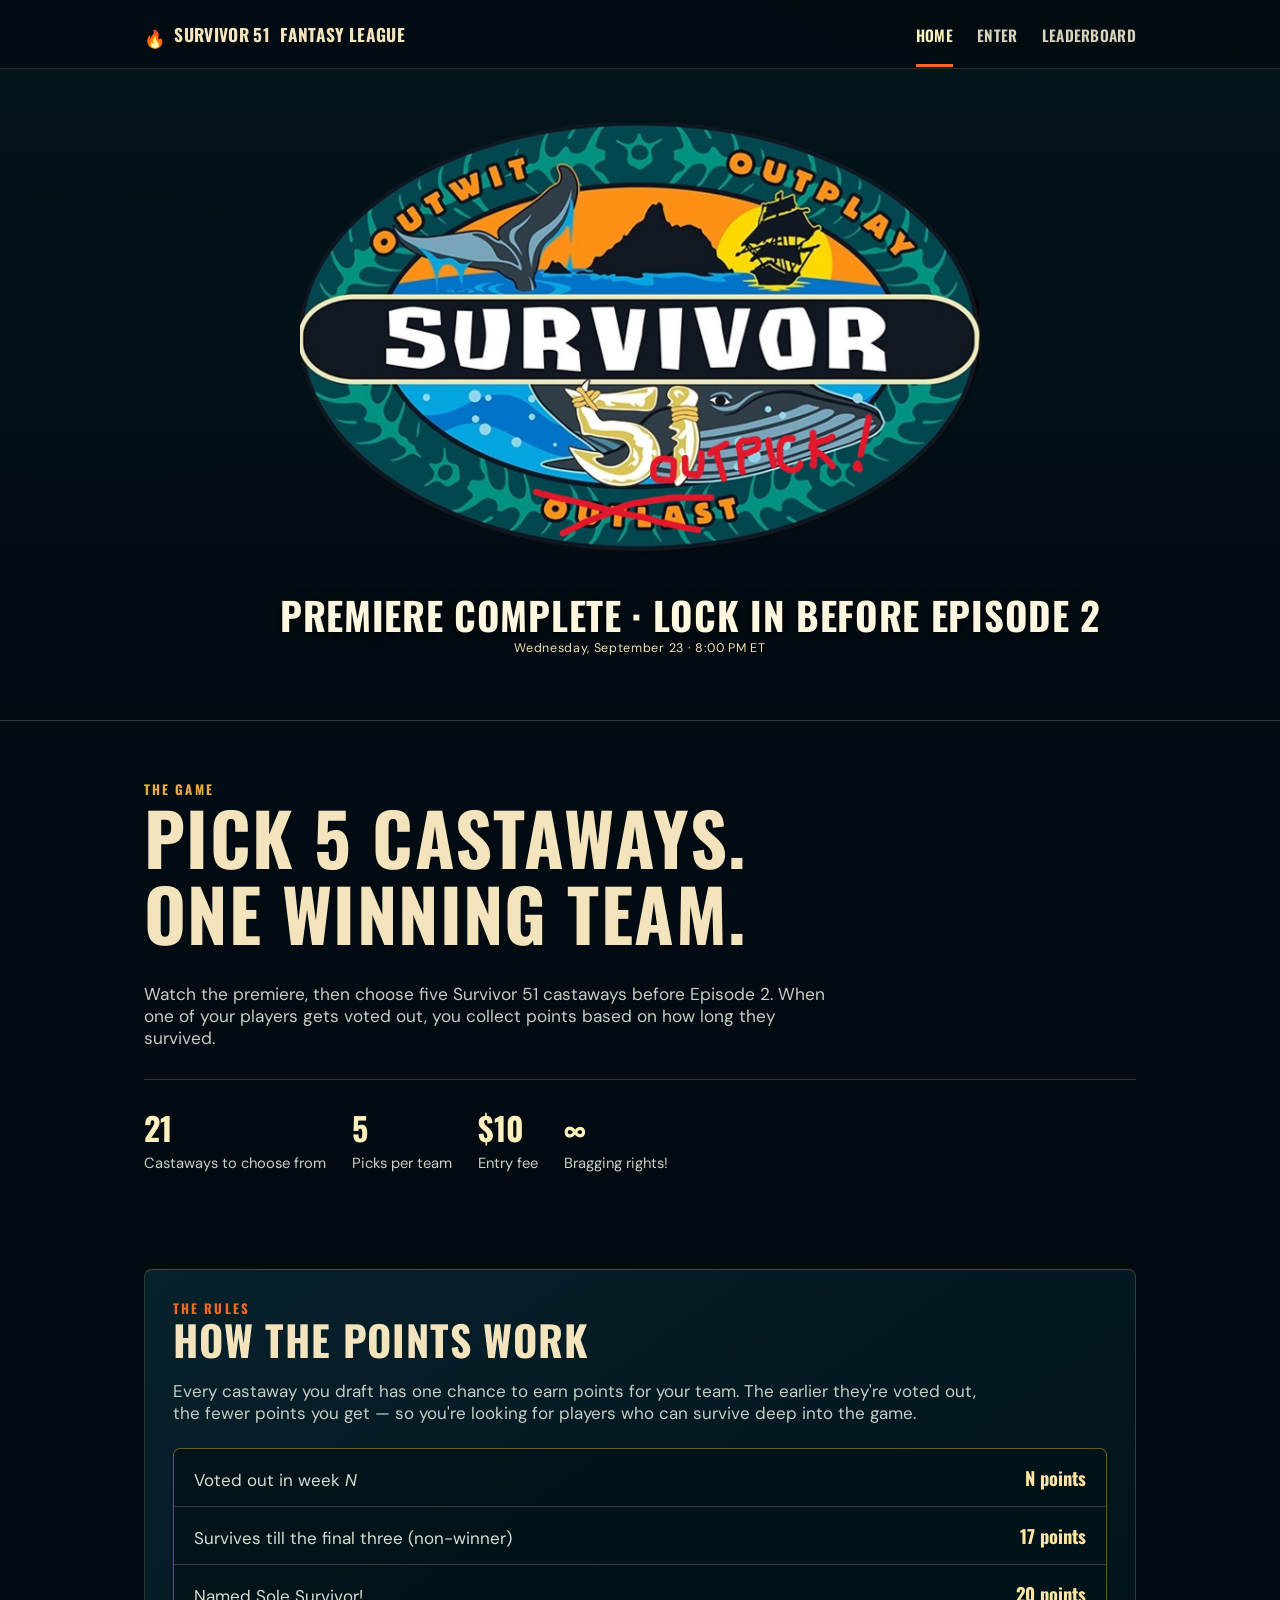
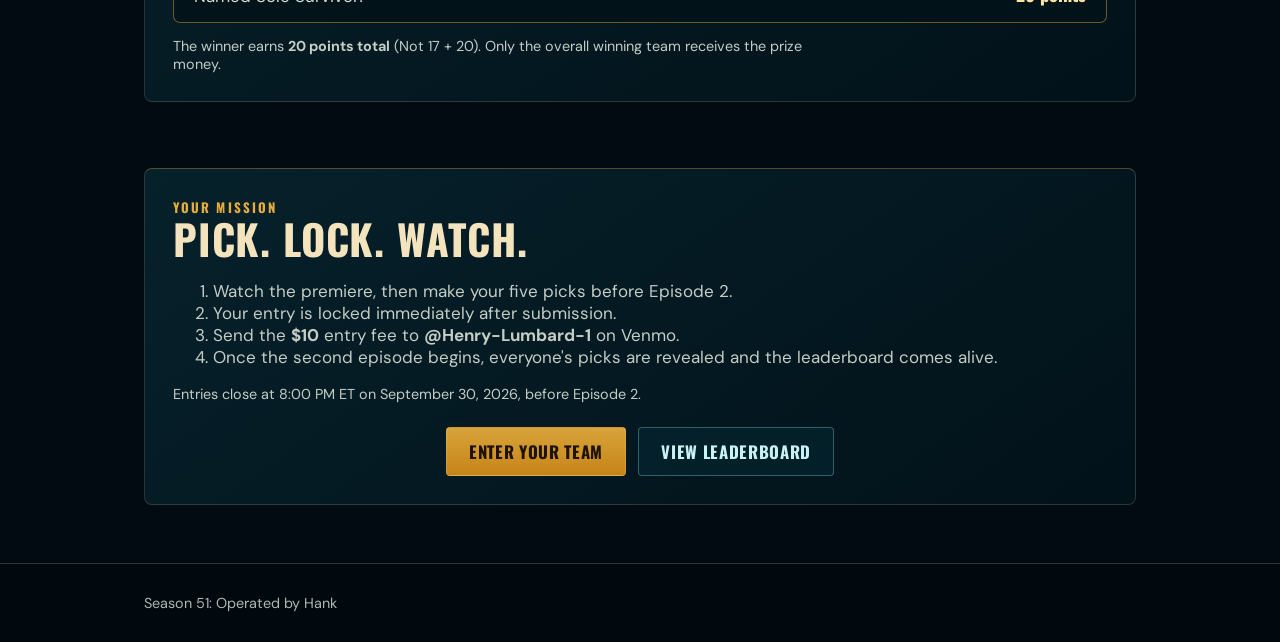
==== index.html @ 4b165ee3 "Restore native animated fire emoji" ====
<!doctype html>
<html lang="en">
<head>
<meta charset="utf-8" />
<meta name="viewport" content="width=device-width, initial-scale=1" />
<title>Survivor 51 Fantasy League</title>
<meta property="og:title" content="Survivor 51 Fantasy League" />
<meta property="og:description" content="Pick 5 castaways, lock in your team, and compete for bragging rights. Entry: $10" />
<meta property="og:image" content="https://outwitoutplayoutpick.com/images/logo.png" />
<meta property="og:url" content="https://outwitoutplayoutpick.com" />
<meta property="og:type" content="website" />
<meta name="twitter:card" content="summary_large_image" />
<link rel="icon" href="images/apple-touch-icon.svg" type="image/svg+xml" />
<link rel="apple-touch-icon" href="images/apple-touch-icon.svg" type="image/svg+xml" sizes="180x180" />
<link rel="stylesheet" href="css/style.css" />
<style>
  .simple-home-hero {
    padding: 54px 0 34px;
    background: linear-gradient(180deg, rgba(3,20,27,.98), rgba(2,11,17,.98));
    border-bottom: 1px solid var(--line);
    text-align: center;
  }
  .simple-home-hero .container {
    display: flex;
    flex-direction: column;
    align-items: center;
  }
  .simple-home-logo {
    display: block;
    width: min(680px, 88vw);
    height: auto;
    margin: 0 auto 22px;
  }
  .simple-home-hero .premiere-countdown {
    width: min(760px, 94vw);
    margin-top: 4px;
  }
  .home-entry-section {
    padding-top: 28px;
  }
  .home-entry-actions {
    display: flex;
    justify-content: center;
    gap: 12px;
    flex-wrap: wrap;
    margin-top: 24px;
  }
</style>
</head>
<body>
<nav class="topnav">
  <div class="container">
    <a class="brand" href="index.html" aria-label="Survivor 51 Fantasy League home">
      <span class="brand-flame" aria-hidden="true">🔥</span>
      <span class="season-label">Survivor 51</span> Fantasy League
    </a>
    <div class="navlinks">
      <a href="index.html" class="active">Home</a>
      <a href="entry.html">Enter</a>
      <a href="leaderboard.html">Leaderboard</a>
    </div>
  </div>
</nav>

<main>
  <section class="simple-home-hero" aria-label="Survivor 51 Fantasy League">
    <div class="container">
      <img class="simple-home-logo" src="images/logo.png" alt="Survivor 51 official logo" />
      <div class="poster-caption premiere-countdown" aria-live="polite">
        <div class="countdown-time" id="premiere-countdown">Loading countdown…</div>
        <div class="countdown-date"><span id="premiere-display">Wednesday, September 23 · 8:00 PM ET</span></div>
      </div>
    </div>
  </section>

  <section>
    <div class="container">
      <div class="eyebrow" style="color:var(--gold);">THE GAME</div>
      <h1>Pick <span class="picks-per-team">5</span> castaways.<br />One winning team.</h1>
      <p class="muted" style="font-size:1.08rem; max-width:700px;">Watch the premiere, then choose five <span class="season-label">Survivor 51</span> castaways before Episode 2. When one of your players gets voted out, you collect points based on how long they survived.</p>
      <div class="hero-stats">
        <div class="stat"><span class="num">21</span><span class="label">Castaways to choose from</span></div>
        <div class="stat"><span class="num picks-per-team">5</span><span class="label">Picks per team</span></div>
        <div class="stat"><span class="num entry-fee">$10</span><span class="label">Entry fee</span></div>
        <div class="stat"><span class="num">∞</span><span class="label">Bragging rights!</span></div>
      </div>
    </div>
  </section>

  <section class="tight">
    <div class="container">
      <div class="panel">
        <div class="eyebrow" style="color:var(--ember);">THE RULES</div>
        <h2>How the points work</h2>
        <p class="muted">Every castaway you draft has one chance to earn points for your team. The earlier they're voted out, the fewer points you get — so you're looking for players who can survive deep into the game.</p>
        <div class="scoreboard" style="margin-top:24px;">
          <div class="row"><span class="rule">Voted out in week <em>N</em></span><span class="val">N points</span></div>
          <div class="row"><span class="rule">Survives till the final three (non-winner)</span><span class="val">17 points</span></div>
          <div class="row"><span class="rule">Named Sole Survivor!</span><span class="val">20 points</span></div>
        </div>
        <p class="small muted" style="margin:14px 0 0;">The winner earns <strong>20 points total</strong> (Not 17 + 20). Only the overall winning team receives the prize money.</p>
      </div>
    </div>
  </section>

  <section class="home-entry-section">
    <div class="container">
      <div class="panel">
        <div class="eyebrow" style="color:var(--gold);">YOUR MISSION</div>
        <h2>Pick. Lock. Watch.</h2>
        <ol class="muted">
          <li>Watch the premiere, then make your five picks before Episode 2.</li>
          <li>Your entry is locked immediately after submission.</li>
          <li>Send the <strong class="entry-fee">$10</strong> entry fee to <strong>@Henry-Lumbard-1</strong> on Venmo.</li>
          <li>Once the second episode begins, everyone's picks are revealed and the leaderboard comes alive.</li>
        </ol>
        <p class="small muted" style="margin-bottom:0;">Entries close at <span id="entry-deadline">8:00 PM ET on September 30, 2026</span>, before Episode 2.</p>
        <div class="home-entry-actions">
          <a class="btn" href="entry.html">Enter Your Team</a>
          <a class="btn secondary" href="leaderboard.html">View Leaderboard</a>
        </div>
      </div>
    </div>
  </section>
</main>

<footer><div class="container"><span class="season-label">Survivor 51</span> Fantasy League</div></footer>
<script src="js/config.js"></script>
<script src="js/api.js"></script>
<script src="js/season.js"></script>
<script src="js/countdown.js"></script>
<script>
(async function initHome() {
  const settings = await loadLeagueSettings();
  document.querySelectorAll(".season-label").forEach((el) => el.textContent = settings.seasonLabel);
  document.querySelectorAll(".entry-fee").forEach((el) => el.textContent = settings.entryFee);
  document.querySelectorAll(".picks-per-team").forEach((el) => el.textContent = settings.picksPerTeam);
  const deadline = settings.entryDeadlineDisplay || settings.entryDeadline;
  const premiere = settings.premiereDisplay || settings.premiereDate;
  const deadlineEl = document.getElementById("entry-deadline");
  const premiereEl = document.getElementById("premiere-display");
  if (deadlineEl) deadlineEl.textContent = deadline;
  if (premiereEl) premiereEl.textContent = premiere;
})();
</script>
</body>
</html>
---- css/style.css ----
@import url("https://fonts.googleapis.com/css2?family=Oswald:wght@400;500;600;700&family=Special+Elite&family=DM+Sans:wght@400;500;600;700&display=swap");

:root {
  --night: #03141b;
  --deep: #062733;
  --teal: #0b5968;
  --teal-2: #117b87;
  --water: #18a2ad;
  --sand: #f4e4bd;
  --sand-2: #d7bd82;
  --gold: #e5ad3d;
  --ember: #ef6a25;
  --paint-red: #b6291e;
  --line: rgba(244, 228, 189, .20);
  --panel: rgba(3, 20, 27, .86);
  --panel-strong: rgba(4, 24, 31, .94);
  --max-w: 1040px;
  --wide: 1320px;
}

* { box-sizing: border-box; }
html { scroll-behavior: smooth; background: #000; }
body { margin: 0; min-height: 100vh; color: var(--sand); background: radial-gradient(900px 520px at 85% -10%, rgba(24,162,173,.16), transparent 70%), radial-gradient(800px 500px at 8% 15%, rgba(22,162,173,.10), transparent 60%), #020b11; font-family: "DM Sans", sans-serif; font-size: 17px; }
body::before { content: ""; position: fixed; inset: 0; pointer-events: none; z-index: -1; background-image: linear-gradient(rgba(0,0,0,.08), rgba(0,0,0,.08)); opacity: .55; }
h1,h2,h3,.display,.brand,.eyebrow,.navlinks a,.btn,th,.fee,.status { font-family: "Oswald", Impact, sans-serif; letter-spacing: .02em; }
h1,h2,h3 { color: var(--sand); margin: 0 0 .45em; line-height: 1.05; }
h1 { font-size: clamp(2.4rem, 6vw, 4.5rem); text-transform: uppercase; }
h2 { font-size: clamp(1.8rem, 4vw, 2.6rem); text-transform: uppercase; }
h3 { font-size: 1.3rem; }
p { max-width: 68ch; margin: 0 0 1em; }
.eyebrow { font-size: .82rem; font-weight: 700; text-transform: uppercase; letter-spacing: .16em; }
a { color: #7fe0e7; }
a:hover { color: #b4f2f4; }
.container { max-width: var(--max-w); margin: 0 auto; padding: 0 24px; }
.container-wide { max-width: var(--wide); }
.topnav { position: sticky; top: 0; z-index: 50; background: rgba(2,12,17,.94); border-bottom: 1px solid rgba(244,228,189,.16); -webkit-backdrop-filter: blur(12px); backdrop-filter: blur(12px); }
.topnav .container { min-height: 68px; display: flex; align-items: center; justify-content: space-between; gap: 18px; }
.brand { display: flex; align-items: center; gap: 10px; color: var(--sand); text-decoration: none; font-size: 1.08rem; font-weight: 700; text-transform: uppercase; white-space: nowrap; }
.brand svg { width: 22px; height: 22px; }
.navlinks { display: flex; gap: 24px; }
.navlinks a { color: #d9d3bd; text-decoration: none; font-size: .96rem; font-weight: 600; text-transform: uppercase; padding: 22px 0 18px; border-bottom: 3px solid transparent; }
.navlinks a:hover,.navlinks a.active { color: #fff1c6; border-bottom-color: var(--ember); }
.logo-hero { display: none; }
.poster-hero { position: relative; width: 100%; overflow: hidden; background: #020c11; border-bottom: 1px solid rgba(244,228,189,.18); }
.poster-frame { position: relative; width: min(100%, 128.67vh); margin: 0 auto; }
.poster-art { display: block; width: 100%; height: auto; max-width: 100%; margin: 0 auto; object-fit: contain; object-position: center; }
.poster-frame::after { content: ""; position: absolute; inset: 0; pointer-events: none; background: none; }
.hero-cta-hotspot { position: absolute; z-index: 3; left: 29%; top: 77%; width: 42%; height: 20%; display: block; border-radius: 18px; color: transparent; text-indent: -9999px; }
.hero-cta-hotspot:focus-visible { outline: 3px solid #fff1c6; outline-offset: 4px; }
.poster-caption { position: relative; z-index: 4; left: auto; bottom: auto; transform: none; width: fit-content; max-width: calc(100% - 28px); margin: 12px auto 14px; color: rgba(244,228,189,.88); text-align: center; }
.hero { position: relative; padding: 62px 0 52px; overflow: hidden; border-bottom: 1px solid var(--line); background: linear-gradient(90deg, rgba(3,20,27,.98), rgba(3,20,27,.72) 52%, rgba(3,20,27,.96)); }
.hero::after { content:""; position:absolute; inset:0; background: radial-gradient(500px 260px at 76% 40%, rgba(229,173,61,.14), transparent 72%); pointer-events:none; }
.hero .container { position: relative; z-index: 1; }
.hero .eyebrow { color: var(--gold); margin-bottom: 12px; }
.hero .muted { color: #d2d6ca; }
.hero-stats { display:flex; flex-wrap:wrap; gap:26px; margin-top:30px; padding-top:24px; border-top:1px solid var(--line); }
.stat .num { display:block; color:#fff0be; font-family:"Oswald",sans-serif; font-size:2rem; font-weight:700; }
.stat .label { color:#cbd0c6; font-size:.92rem; }
.btn { display:inline-flex; align-items:center; justify-content:center; gap:8px; min-height:46px; padding:11px 22px; border:1px solid rgba(244,228,189,.18); border-radius:4px; background: linear-gradient(180deg, rgba(229,173,61,.94), rgba(207,136,24,.96)); color:#1c1306; font-family:"Oswald",sans-serif; font-size:1.05rem; font-weight:700; text-decoration:none; text-transform:uppercase; letter-spacing:.04em; transition:transform .12s ease, filter .12s ease, border-color .12s ease; }
.btn:hover { color:#fff; transform:translateY(-1px); filter:brightness(1.08); }
.btn.secondary { background:rgba(5,36,46,.72); border-color:rgba(127,224,231,.34); color:#c9f2f3; }
.btn.secondary:hover { border-color:var(--water); }
.btn:disabled { opacity:.5; cursor:not-allowed; transform:none; }
section { padding:58px 0; }
section.tight { padding:38px 0; }
.panel { background: linear-gradient(145deg, rgba(7,35,45,.94), rgba(2,19,26,.92)); border:1px solid rgba(244,228,189,.16); border-top-color:rgba(229,173,61,.35); border-radius:8px; padding:28px; }
.hairline { border-top:1px solid var(--line); margin:14px 0; }
.scoreboard { border:1px solid rgba(229,173,61,.45); border-radius:7px; overflow:hidden; background:rgba(2,18,24,.78); }
.scoreboard .row { display:flex; justify-content:space-between; align-items:baseline; gap:18px; padding:15px 20px; border-bottom:1px solid var(--line); }
.scoreboard .row:last-child { border-bottom:none; }
.scoreboard .rule { color:#d7ddd2; }
.scoreboard .val { color:#ffe5a1; font-family:"Oswald",sans-serif; font-size:1.15rem; font-weight:700; white-space:nowrap; }
label { display:block; color:#e2dfcf; font-weight:600; font-size:.95rem; margin-bottom:6px; }
input[type="text"], input[type="tel"], select { width:100%; padding:12px 13px; border-radius:5px; background:#02171f; color:#f6ecd2; border:1px solid rgba(127,224,231,.22); font:inherit; font-size:1rem; }
input:focus,select:focus { outline:2px solid rgba(24,162,173,.72); outline-offset:2px; border-color:var(--water); }
.field { margin-bottom:20px; }
.pick-grid { display:grid; grid-template-columns:repeat(auto-fit,minmax(220px,1fr)); gap:18px; }
#standings-table { width:100%; border-collapse:separate; border-spacing:0; overflow:hidden; background:rgba(2,17,23,.84); border:1px solid rgba(244,228,189,.14); border-radius:8px; }
th,td { text-align:left; padding:14px 15px; border-bottom:1px solid rgba(244,228,189,.10); font-size:.98rem; }
th { color:#d9c88e; font-size:.82rem; text-transform:uppercase; letter-spacing:.09em; background:rgba(9,58,70,.72); }
tbody tr:hover { background:rgba(24,162,173,.07); }
tbody tr:last-child td { border-bottom:0; }
tr.rank-1 td:first-child { color:#ffe29a; font-weight:800; }
.pick-tag { display:inline-block; font-size:.82rem; padding:4px 9px; border-radius:999px; border:1px solid rgba(244,228,189,.18); margin:2px 4px 2px 0; white-space:nowrap; }
.pick-tag.out { color:#9aa49f; text-decoration:line-through; opacity:.65; }
.pick-tag.final3 { border-color:var(--gold); color:#ffe19a; background:rgba(229,173,61,.08); }
.pick-tag.winner { border-color:var(--gold); color:#fff0b4; background:rgba(229,173,61,.18); box-shadow:inset 0 0 0 1px rgba(229,173,61,.18); }
.pick-tag.active { border-color:rgba(24,162,173,.62); color:#91e4e8; background:rgba(24,162,173,.07); }
.picks-cell { white-space:nowrap; }
#standings-table td,#standings-table th { white-space:nowrap; }
.badge { display:inline-block; padding:4px 9px; border-radius:999px; font-size:.82rem; font-weight:700; }
.badge.paid { background:rgba(67,171,141,.16); color:#8fe0c2; }
.badge.unpaid { background:rgba(239,106,37,.14); color:#ffad76; }
.center { text-align:center; }
.center p { margin-left:auto; margin-right:auto; }
.muted { color:#c5cdc5; }
.hidden { display:none !important; }
.small { font-size:.9rem; }
.status-msg { padding:14px 16px; border-radius:6px; border:1px solid var(--line); margin-bottom:20px; background:rgba(2,18,24,.72); }
.status-msg.error { border-color:rgba(239,106,37,.55); color:#ffae79; }
.status-msg.success { border-color:rgba(229,173,61,.55); color:#ffe09a; }
.roster-grid { display:grid; grid-template-columns:repeat(auto-fill,minmax(260px,1fr)); gap:14px; margin-top:24px; }
.roster-card { background:linear-gradient(145deg,rgba(7,39,49,.94),rgba(3,23,30,.94)); border:1px solid rgba(244,228,189,.13); border-radius:7px; padding:14px 16px; display:grid; grid-template-columns:minmax(0,1fr) 68px; align-items:center; gap:12px; transition:transform .12s ease, border-color .12s ease, background .12s ease, opacity .12s ease; }
.roster-card:hover { transform:translateY(-2px); border-color:rgba(24,162,173,.65); background:linear-gradient(145deg,rgba(8,52,64,.96),rgba(3,25,33,.96)); }
.roster-card.clickable { cursor:pointer; }
.roster-card.clickable:focus-visible { outline:2px solid var(--water); outline-offset:2px; }
.roster-card.selected { opacity:.58; filter:grayscale(.65); border-color:rgba(244,228,189,.48); }
.roster-card.selected .roster-photo { position:relative; }
.roster-card.selected .roster-photo::after { content:"✓"; position:absolute; right:-4px; bottom:-4px; width:21px; height:21px; border-radius:50%; background:var(--ember); color:white; font-size:12px; line-height:21px; text-align:center; font-weight:700; }
.roster-info { text-align:left; min-width:0; }
.roster-info h3 { font-size:1.05rem; margin-bottom:4px; }
.roster-photo { width:68px; height:68px; border-radius:50%; overflow:hidden; background:#06232d; border:1px solid rgba(229,173,61,.34); flex-shrink:0; justify-self:end; }
.roster-photo img { width:100%; height:100%; object-fit:cover; object-position:50% 5%; transform:scale(2.2); transform-origin:50% 5%; }
.roster-initials { width:100%; height:100%; display:flex; align-items:center; justify-content:center; font-family:"Oswald",sans-serif; font-weight:700; font-size:1.1rem; color:#ffe19a; }
.roster-meta { font-size:.84rem; color:#aebbb6; margin:0 0 2px; }
.roster-occ { font-size:.86rem; color:#75d2d9; margin:0; }
.roster-badge { font-size:.82rem; font-weight:700; margin:5px 0 0; }
.roster-card.out { opacity:.48; filter:grayscale(.8); border-color:rgba(244,228,189,.09); }
.roster-card.out .roster-badge { color:#aeb6b2; text-decoration:line-through; }
.roster-card.final3 { border-color:rgba(229,173,61,.72); background:rgba(229,173,61,.08); }
.roster-card.final3 .roster-badge,.roster-card.winner .roster-badge { color:#ffe09a; }
.roster-card.winner { border-color:var(--gold); background:rgba(229,173,61,.14); box-shadow:inset 0 0 0 1px rgba(229,173,61,.25),0 0 24px rgba(229,173,61,.10); }
.nopick { display:flex; gap:22px; align-items:center; background:rgba(4,28,36,.9); border:1px solid rgba(182,41,30,.35); border-left:4px solid var(--paint-red); padding:20px 22px; margin-bottom:30px; }
.nopick-photo { position:relative; flex-shrink:0; width:108px; height:108px; border-radius:50%; overflow:hidden; }
.nopick-photo img { width:100%; height:100%; object-fit:cover; object-position:center 22%; filter:grayscale(.55) contrast(1.05) brightness(.9); }
.nopick-photo .ban-ring,.roster-card.fake-card .ban-ring { position:absolute; inset:0; border:6px solid #e02b1d; border-radius:50%; }
.nopick-photo .ban-bar,.roster-card.fake-card .ban-bar { position:absolute; left:50%; top:50%; width:6px; height:105%; background:#e02b1d; transform:translate(-50%,-50%) rotate(45deg); }
.nopick-text h3 { margin-bottom:4px; }
.nopick-text p { margin:0; color:var(--sand-2); font-size:.96rem; }
.roster-card.fake-card { cursor:pointer; border-style:dashed; border-color:rgba(224,43,29,.42); }
.roster-card.fake-card:hover { border-color:#e02b1d; }
.roster-card.fake-card .roster-photo { position:relative; }
.roster-card.fake-card .roster-photo img { transform:none; object-position:center 22%; filter:grayscale(.5) contrast(1.05) brightness(.85); }
.roster-card.fake-card .ban-ring { border-width:5px; }
.roster-card.fake-card .ban-bar { width:5px; }
.roster-card.fake-card .roster-occ.fake-reason { color:#b7c1bb; font-style:italic; }
.roster-card.fake-card.revealed .roster-occ.fake-reason { color:#ff9c63; font-style:normal; }
.torch-band { position:relative; overflow:hidden; padding:78px 0 62px; isolation:isolate; }
.torch-band::before { content:""; position:absolute; inset:0; background:url("../images/torchsnuff.jpg") center 38%/cover no-repeat; opacity:.42; filter:saturate(.9) contrast(1.08); z-index:-2; }
.torch-band::after { content:""; position:absolute; inset:0; background:linear-gradient(90deg,#03141b 0%,rgba(3,20,27,.35) 50%,#03141b 100%),radial-gradient(520px 280px at 62% 50%,rgba(239,106,37,.18),transparent 60%); z-index:-1; }
.torch-band .container { position:relative; }
.torch-sub { color:#d4dbd3; max-width:44ch; margin:0; }
footer { border-top:1px solid var(--line); padding:30px 0; color:#aeb8b3; font-size:.9rem; background:rgba(1,9,13,.72); }
footer .container { font-size: 0; }
footer .container::after { content: "Season 51: Operated by Hank"; font-size: .9rem; }
@media (max-width: 800px) { .topnav .container { align-items:flex-start; padding-top:12px; padding-bottom:12px; flex-direction:column; } .navlinks { width:100%; justify-content:space-between; gap:12px; } .navlinks a { padding-top:0; } }
@media (max-width: 640px) { .container { padding:0 17px; } .brand { font-size:.96rem; } .poster-frame { width:100%; } .poster-art { width:100%; height:auto; min-height:0; object-fit:cover; object-position:center; scale:1.2; } .hero-cta-hotspot { left: 25%; top: 82%; width: 51%; height: 18%; } }
.premiere-countdown { padding:14px 20px 16px; text-align:center; letter-spacing:.04em; }
.countdown-kicker { color:var(--gold); font-family:Oswald,sans-serif; font-size:.78rem; font-weight:700; letter-spacing:.16em; margin-bottom:5px; }
.countdown-time { color:#fff7df; font-family:Oswald,Impact,sans-serif; font-size:clamp(1.45rem,3vw,2.45rem); font-weight:700; line-height:1.05; text-shadow:0 2px 14px rgba(0,0,0,.65); white-space:nowrap; }
.countdown-time span { display:inline-block; min-width:1.25em; font-variant-numeric:tabular-nums; }
.countdown-time small { color:var(--ember); font-family:DM Sans,sans-serif; font-size:.46em; font-weight:800; letter-spacing:.1em; margin:0 .28em 0 .08em; vertical-align:.22em; }
.countdown-date { color:#f2dfb0; font-size:.78rem; margin-top:5px; }
.countdown-note { color:rgba(255,255,255,.68); font-size:.68rem; margin-top:3px; }
@media (max-width:600px) { .premiere-countdown { padding:11px 12px 13px; } .countdown-time { font-size:1.35rem; } .countdown-date { font-size:.7rem; } .countdown-note { font-size:.62rem; } }

/* Shared multicolor flame icon animation */
.brand-flame {
  display: inline-block;
  width: 1.18em;
  height: 1.18em;
  flex: 0 0 auto;
  object-fit: contain;
  transform-origin: 50% 90%;
  animation: flame-wave 1.25s ease-in-out infinite;
  will-change: transform;
}

@keyframes flame-wave {
  0%, 100% { transform: rotate(-8deg) skewX(-2deg) scale(1); }
  20% { transform: rotate(7deg) skewX(2deg) scale(1.06, .96); }
  40% { transform: rotate(-6deg) skewX(-3deg) scale(.97, 1.05); }
  60% { transform: rotate(8deg) skewX(2deg) scale(1.05, .97); }
  80% { transform: rotate(-5deg) skewX(-2deg) scale(.98, 1.04); }
}

@media (prefers-reduced-motion: reduce) {
  .brand-flame {
    animation: none;
    transform: none;
  }
}
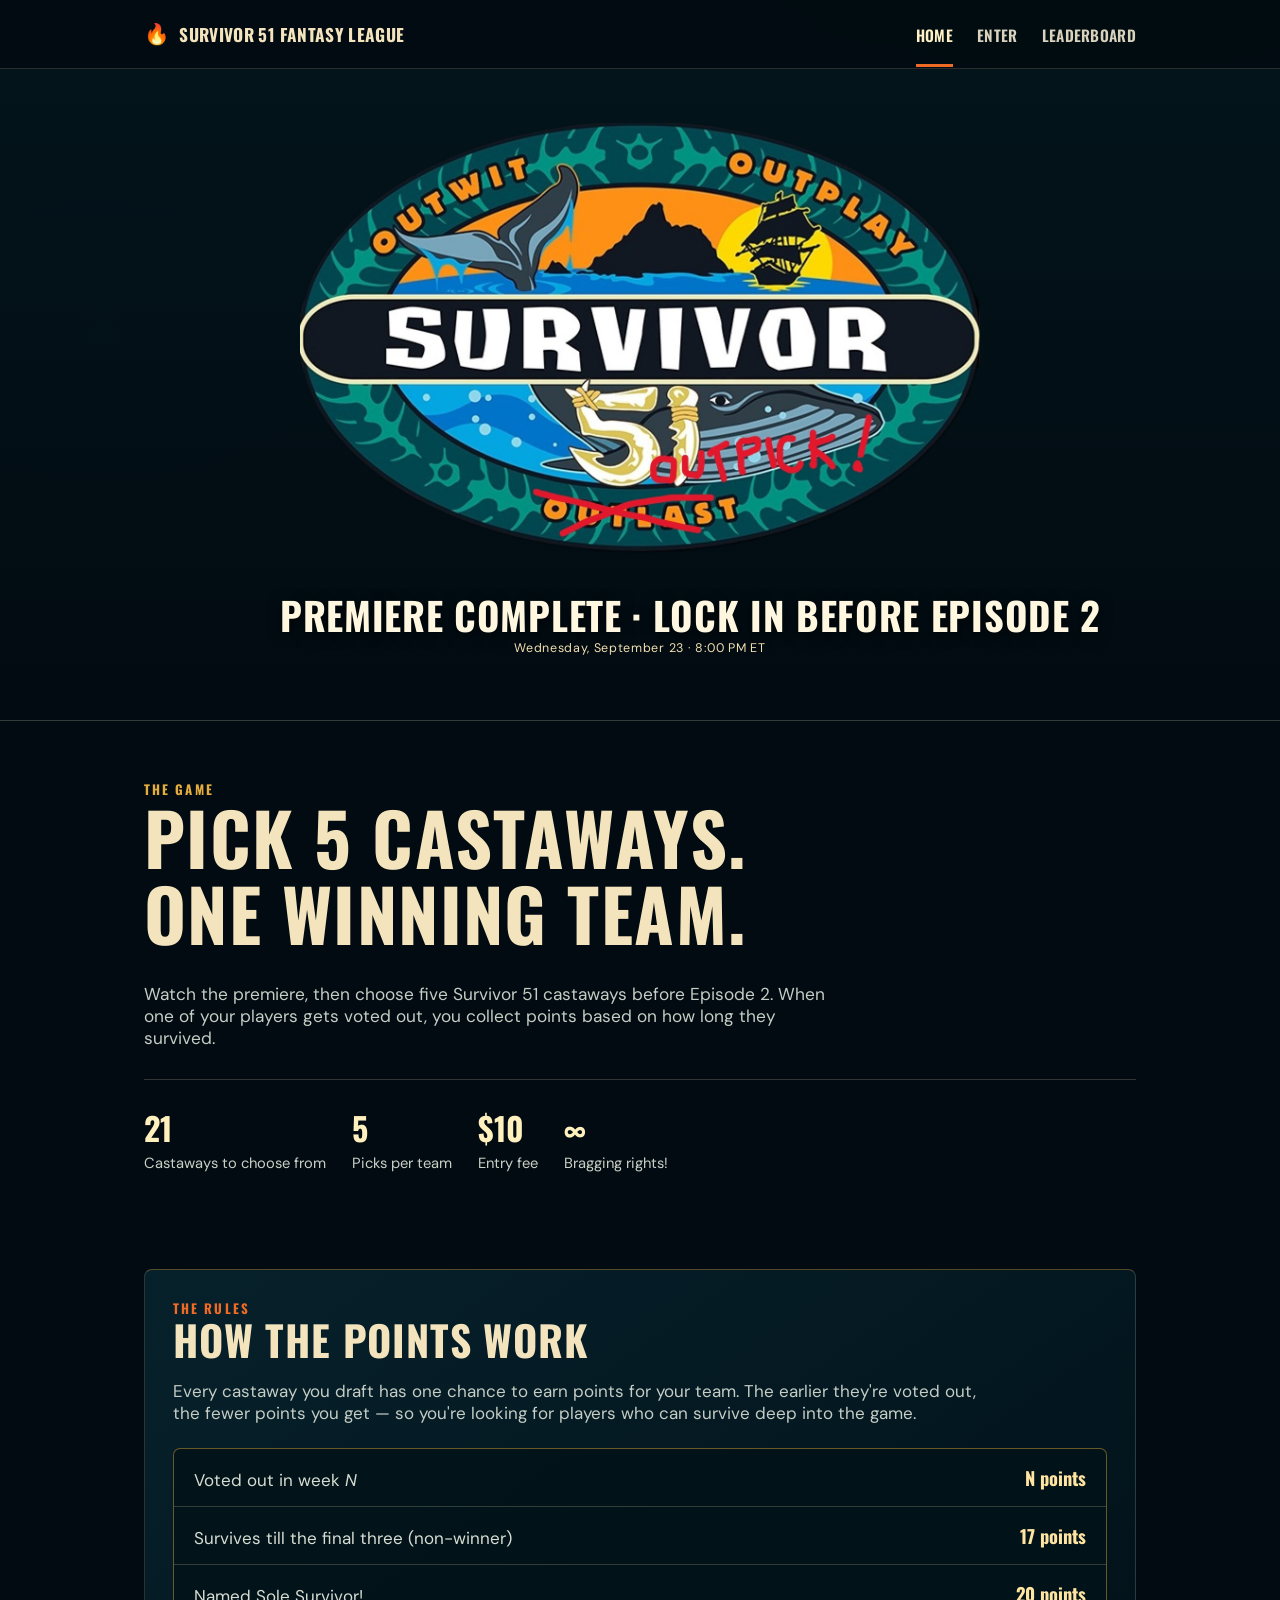
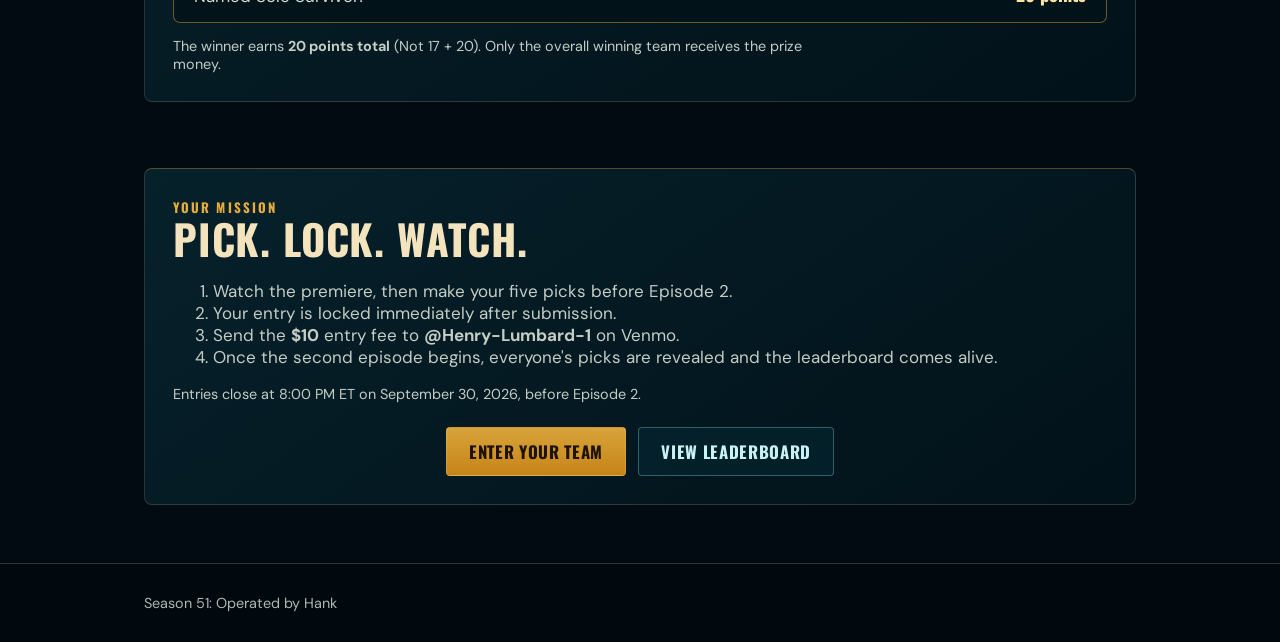
==== commit 204ecae1: "Fix header spacing around season title" ====
--- a/index.html
+++ b/index.html
@@ -52,7 +52,7 @@
   <div class="container">
     <a class="brand" href="index.html" aria-label="Survivor 51 Fantasy League home">
       <span class="brand-flame" aria-hidden="true">🔥</span>
-      <span class="season-label">Survivor 51</span> Fantasy League
+      <span class="brand-title"><span class="season-label">Survivor 51</span> Fantasy League</span>
     </a>
     <div class="navlinks">
       <a href="index.html" class="active">Home</a>
--- a/css/style.css
+++ b/css/style.css
@@ -154,13 +154,12 @@
 .countdown-note { color:rgba(255,255,255,.68); font-size:.68rem; margin-top:3px; }
 @media (max-width:600px) { .premiere-countdown { padding:11px 12px 13px; } .countdown-time { font-size:1.35rem; } .countdown-date { font-size:.7rem; } .countdown-note { font-size:.62rem; } }
 
-/* Shared multicolor flame icon animation */
+/* Shared native fire emoji animation */
 .brand-flame {
   display: inline-block;
-  width: 1.18em;
-  height: 1.18em;
-  flex: 0 0 auto;
-  object-fit: contain;
+  font-family: "Apple Color Emoji", "Segoe UI Emoji", "Noto Color Emoji", sans-serif;
+  font-size: 1.18em;
+  line-height: 1;
   transform-origin: 50% 90%;
   animation: flame-wave 1.25s ease-in-out infinite;
   will-change: transform;
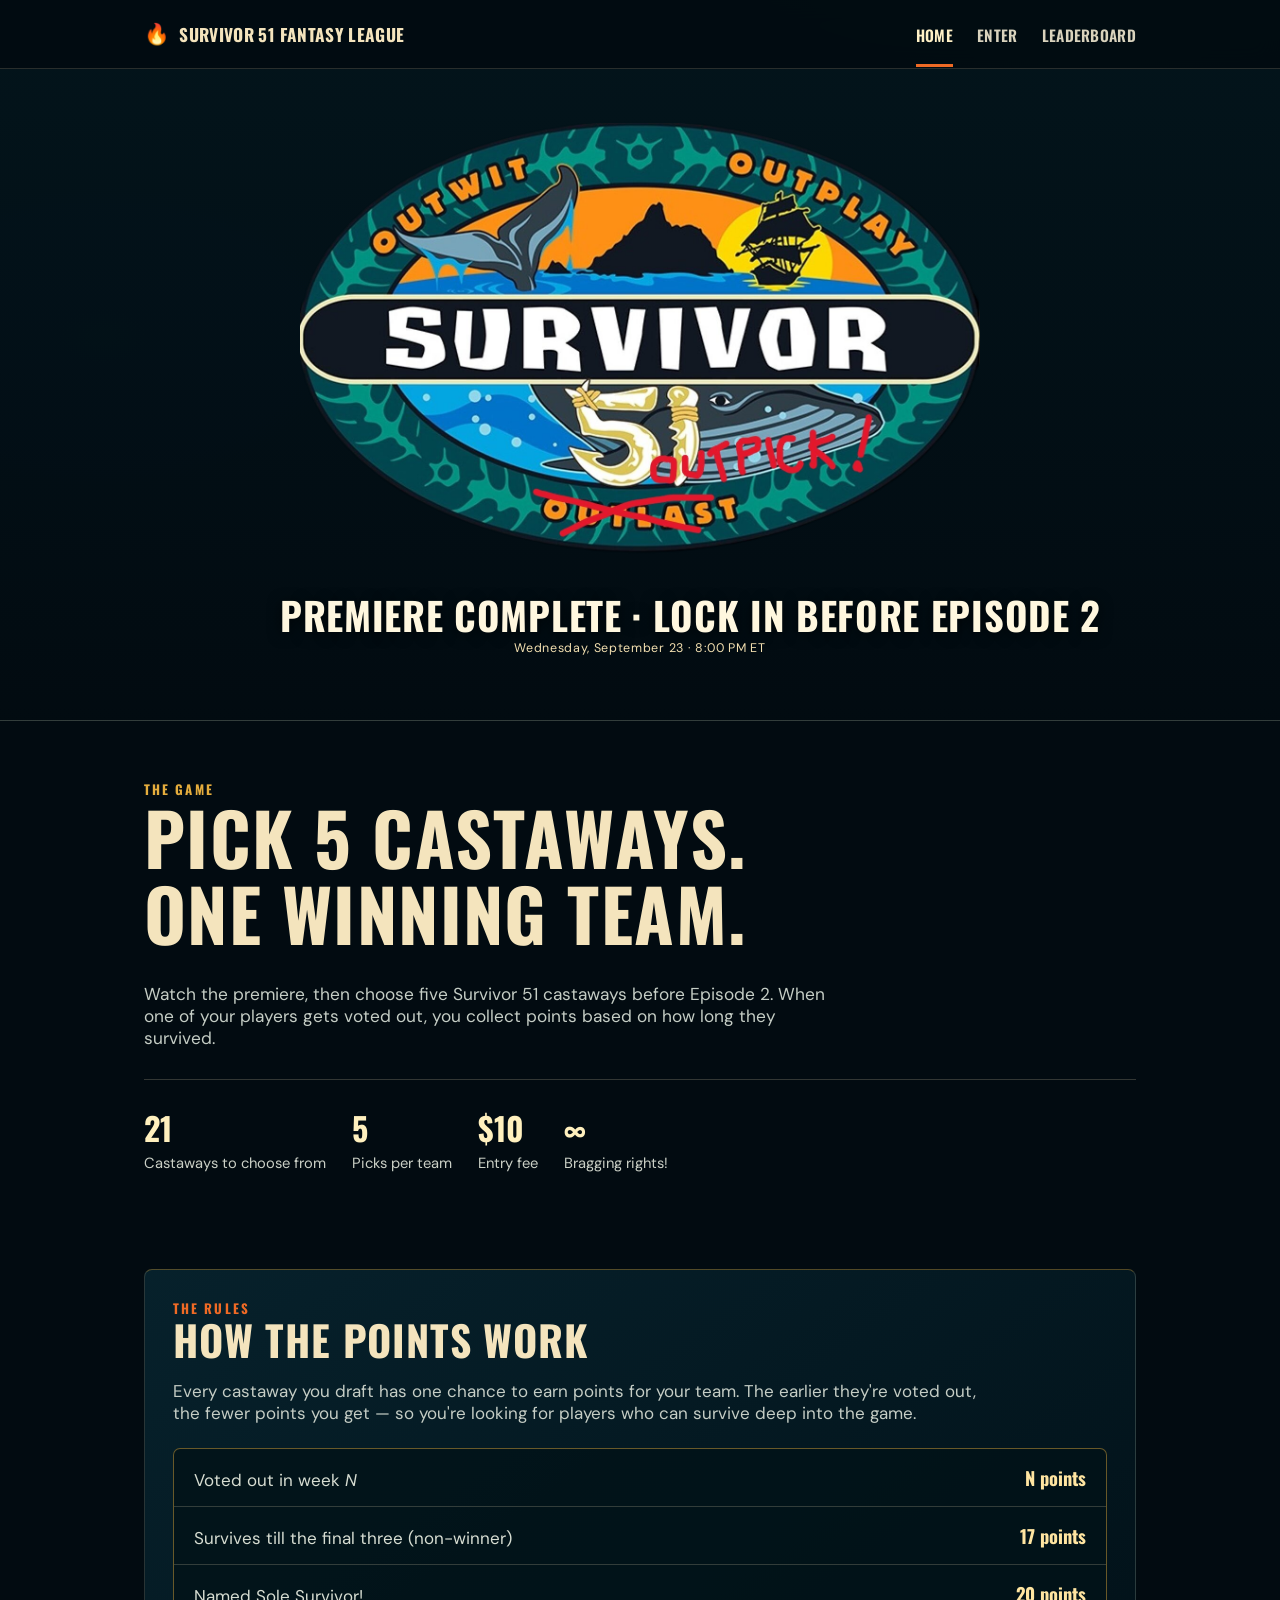
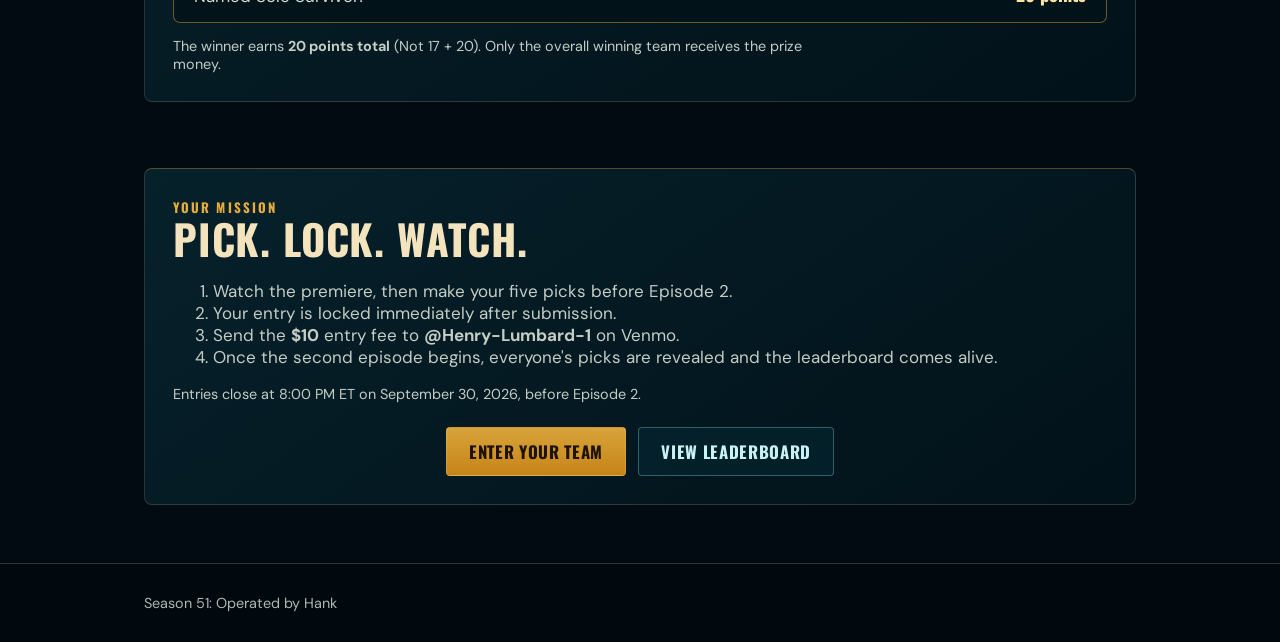
==== commit ba9275c0: "Use flame favicon for desktop" ====
--- a/index.html
+++ b/index.html
@@ -10,7 +10,7 @@
 <meta property="og:url" content="https://outwitoutplayoutpick.com" />
 <meta property="og:type" content="website" />
 <meta name="twitter:card" content="summary_large_image" />
-<link rel="icon" href="images/apple-touch-icon.svg" type="image/svg+xml" />
+<link rel="icon" href="images/flame.svg" type="image/svg+xml" />
 <link rel="apple-touch-icon" href="images/apple-touch-icon.svg" type="image/svg+xml" sizes="180x180" />
 <link rel="stylesheet" href="css/style.css" />
 <style>
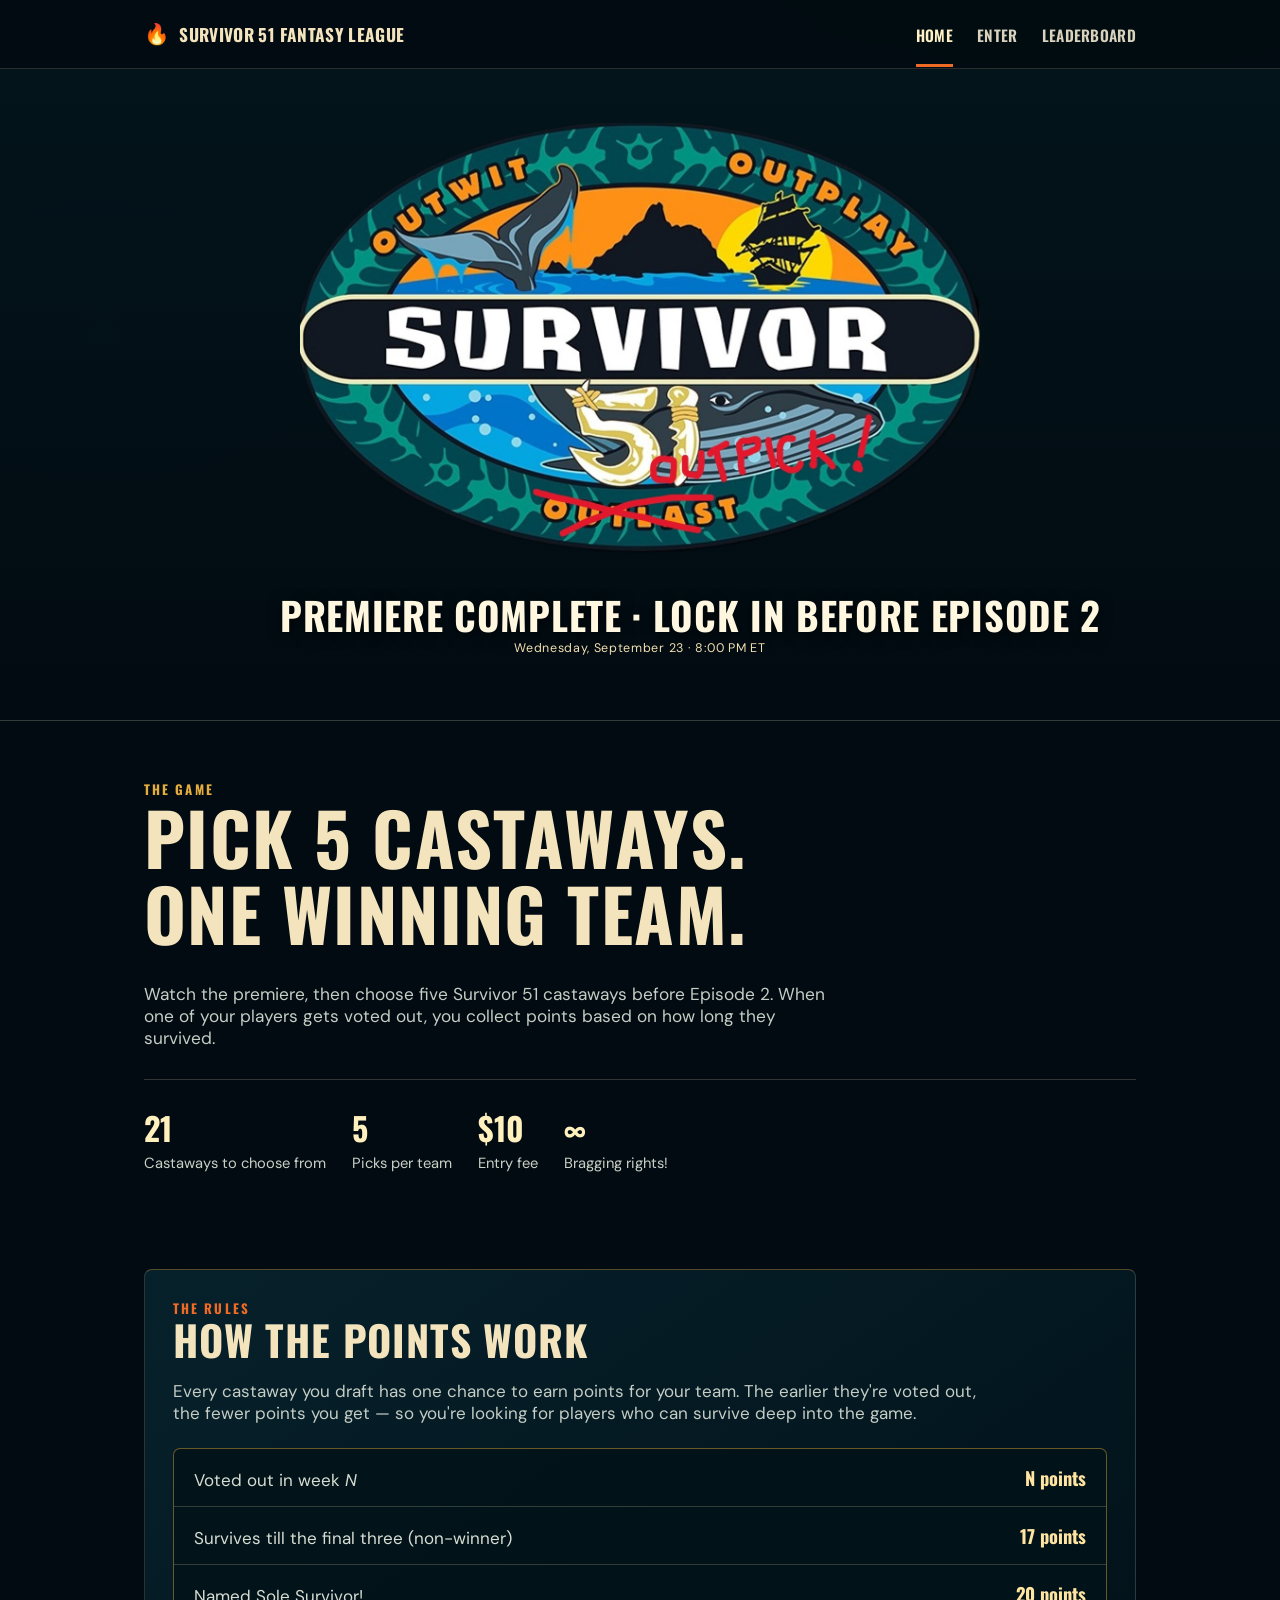
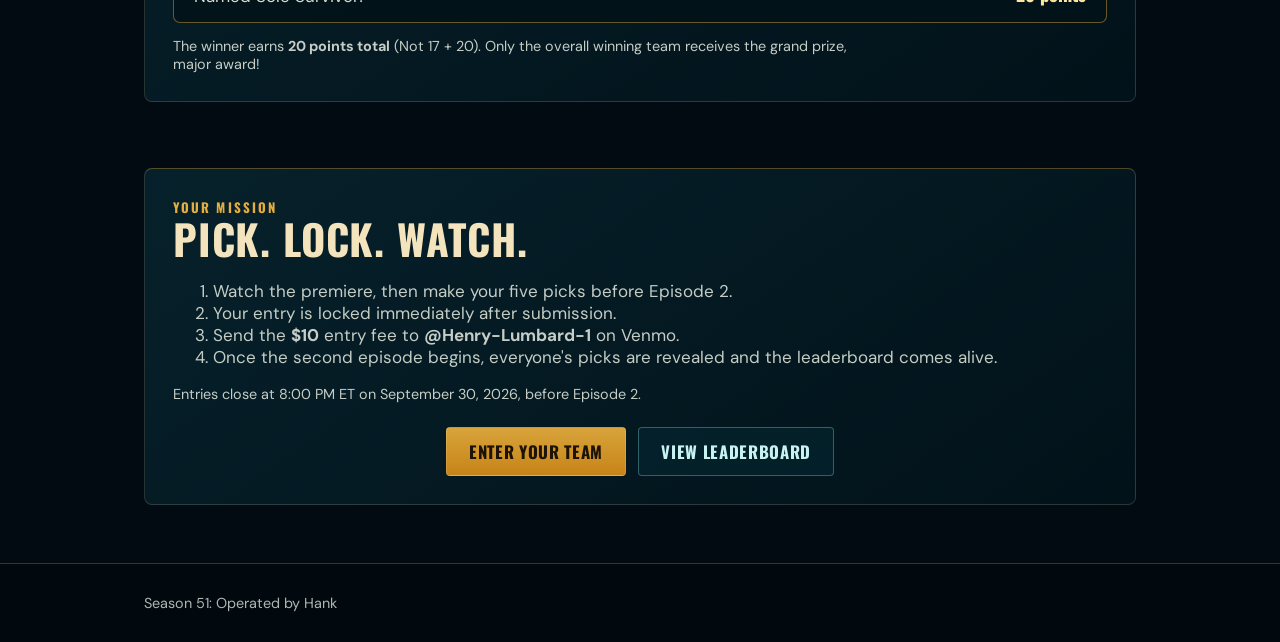
==== commit a361910e: "Update grand prize wording in rules" ====
--- a/index.html
+++ b/index.html
@@ -98,7 +98,7 @@
           <div class="row"><span class="rule">Survives till the final three (non-winner)</span><span class="val">17 points</span></div>
           <div class="row"><span class="rule">Named Sole Survivor!</span><span class="val">20 points</span></div>
         </div>
-        <p class="small muted" style="margin:14px 0 0;">The winner earns <strong>20 points total</strong> (Not 17 + 20). Only the overall winning team receives the prize money.</p>
+        <p class="small muted" style="margin:14px 0 0;">The winner earns <strong>20 points total</strong> (Not 17 + 20). Only the overall winning team receives the grand prize, major award!</p>
       </div>
     </div>
   </section>
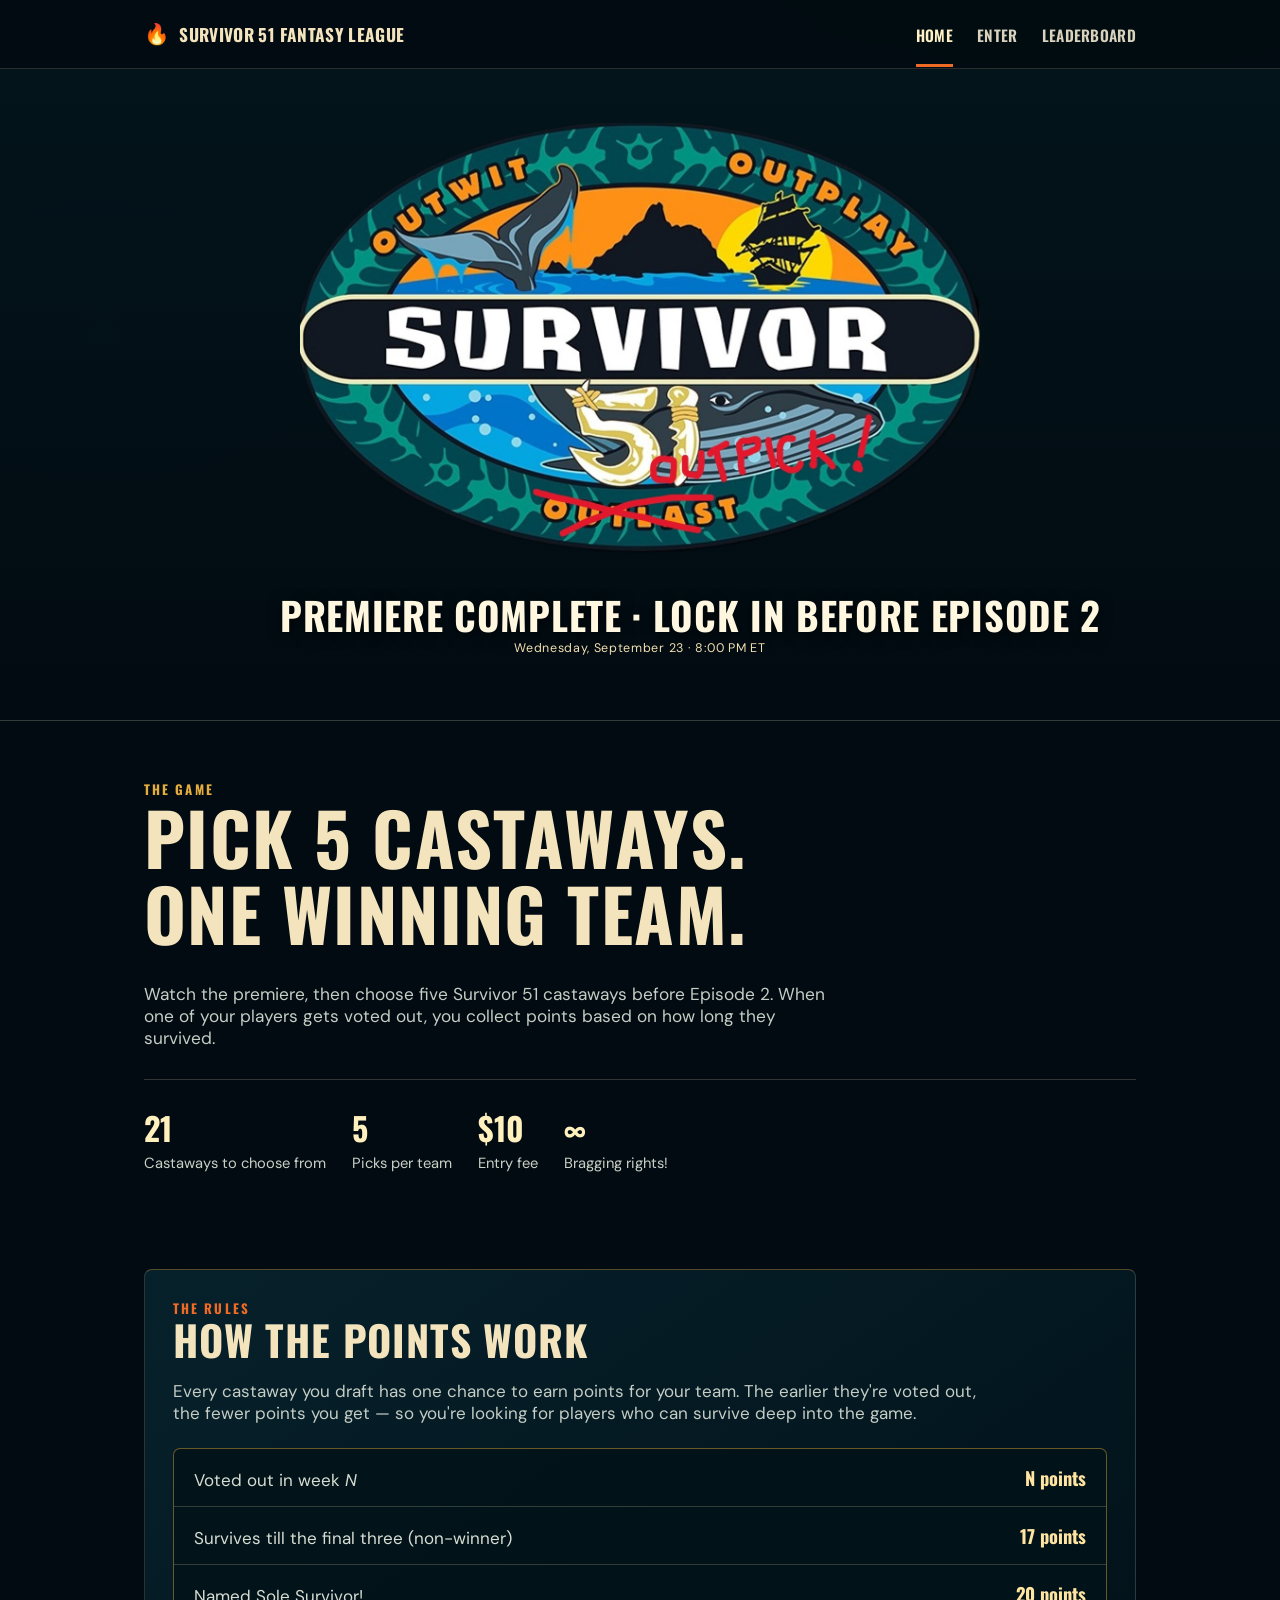
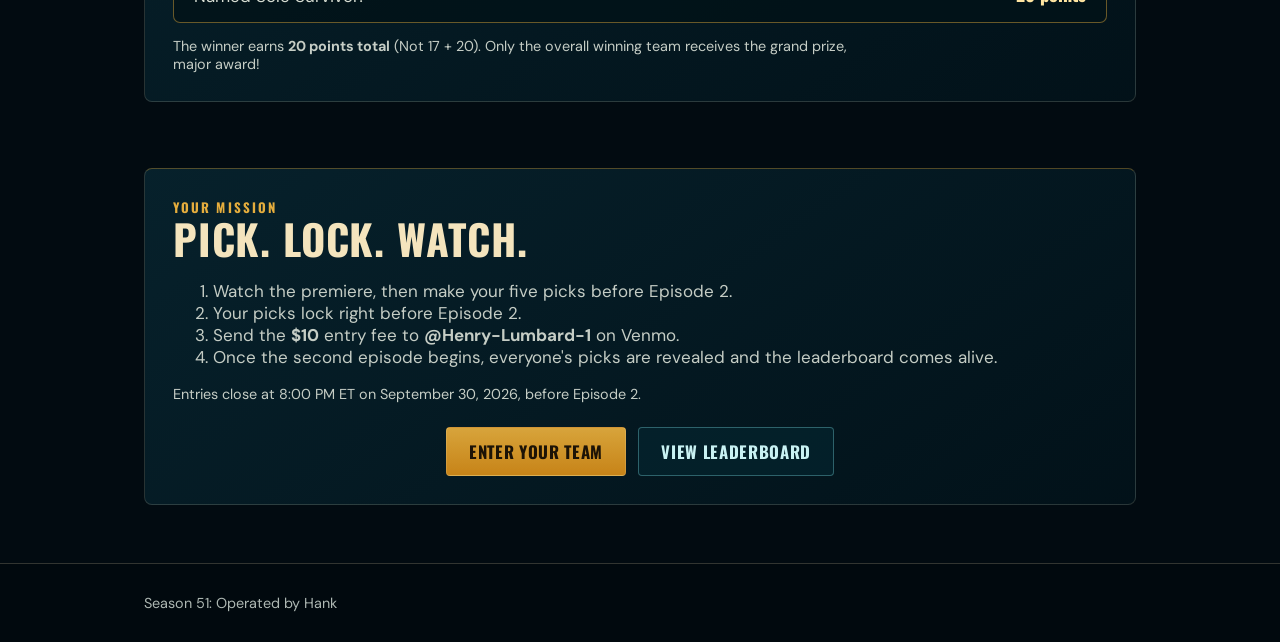
==== commit 424e80a7: "Clarify picks lock timing before Episode 2" ====
--- a/index.html
+++ b/index.html
@@ -110,7 +110,7 @@
         <h2>Pick. Lock. Watch.</h2>
         <ol class="muted">
           <li>Watch the premiere, then make your five picks before Episode 2.</li>
-          <li>Your entry is locked immediately after submission.</li>
+          <li>Your picks lock right before Episode 2.</li>
           <li>Send the <strong class="entry-fee">$10</strong> entry fee to <strong>@Henry-Lumbard-1</strong> on Venmo.</li>
           <li>Once the second episode begins, everyone's picks are revealed and the leaderboard comes alive.</li>
         </ol>
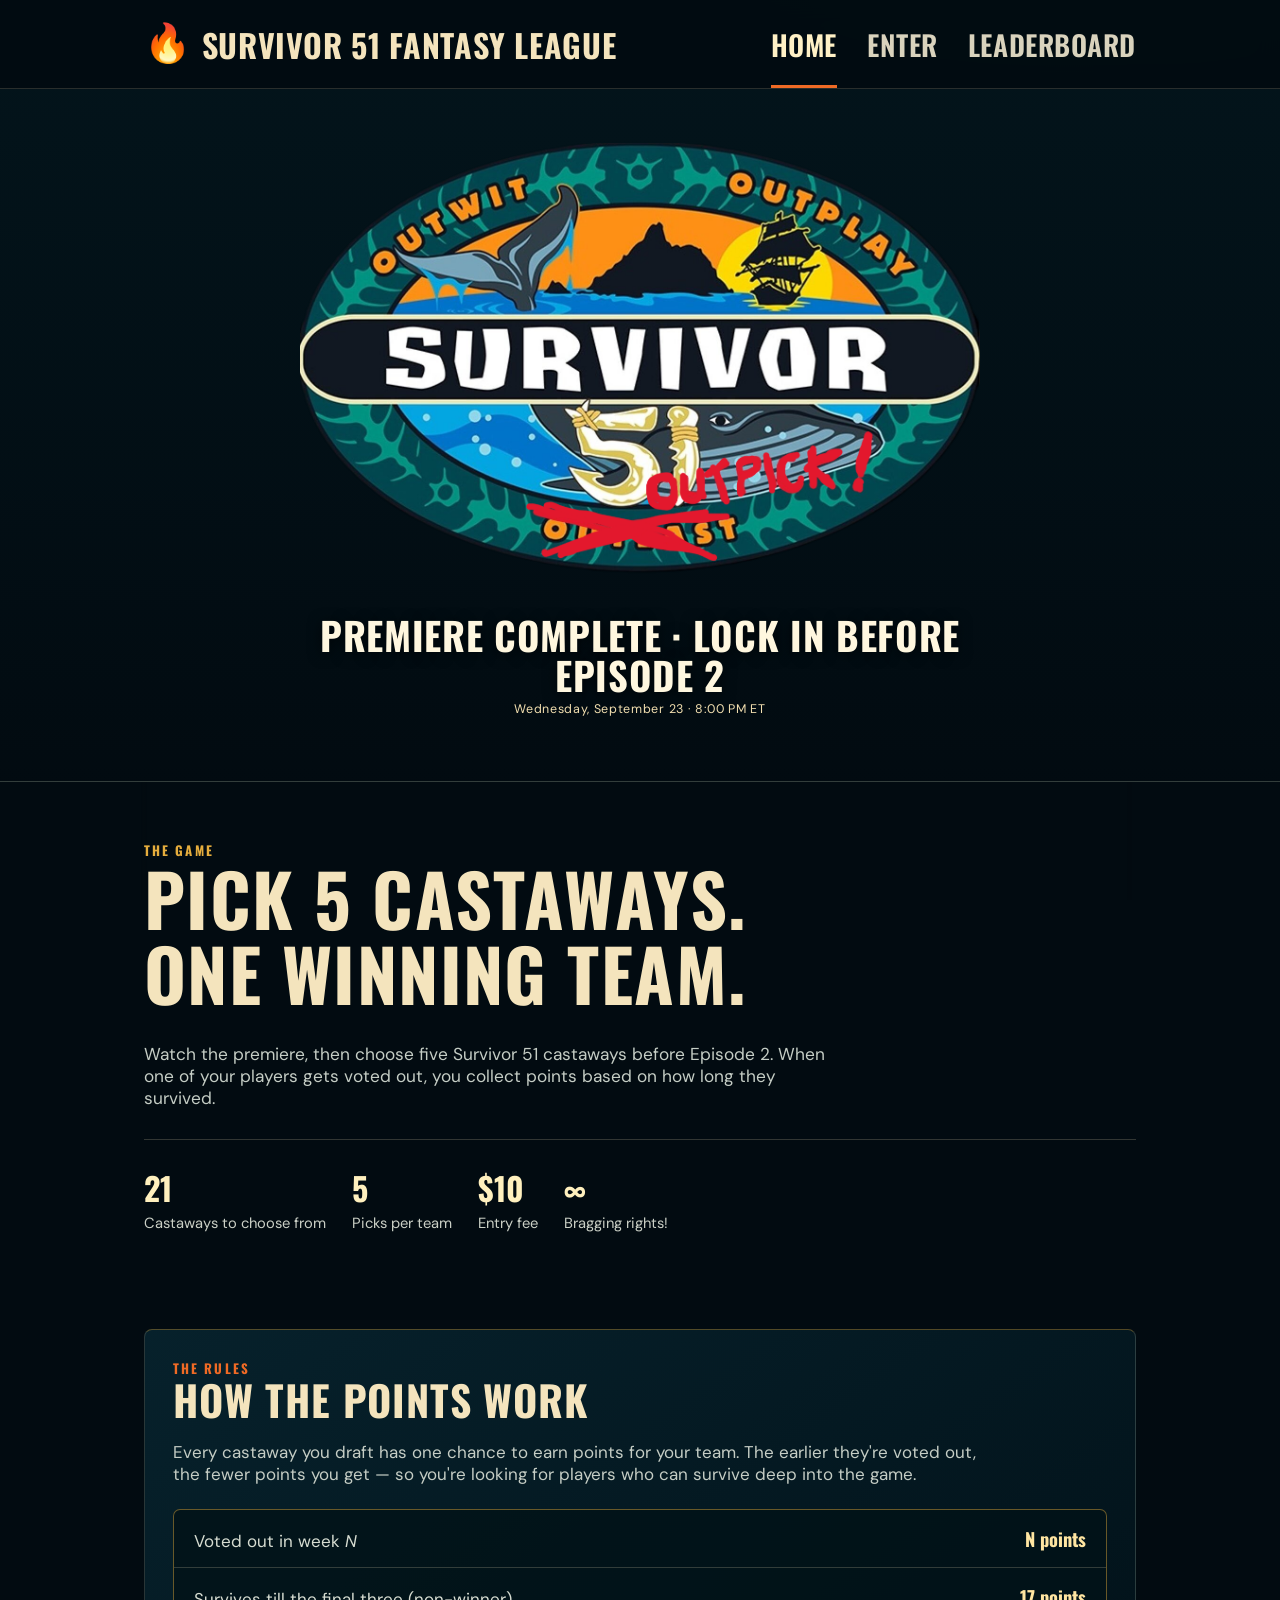
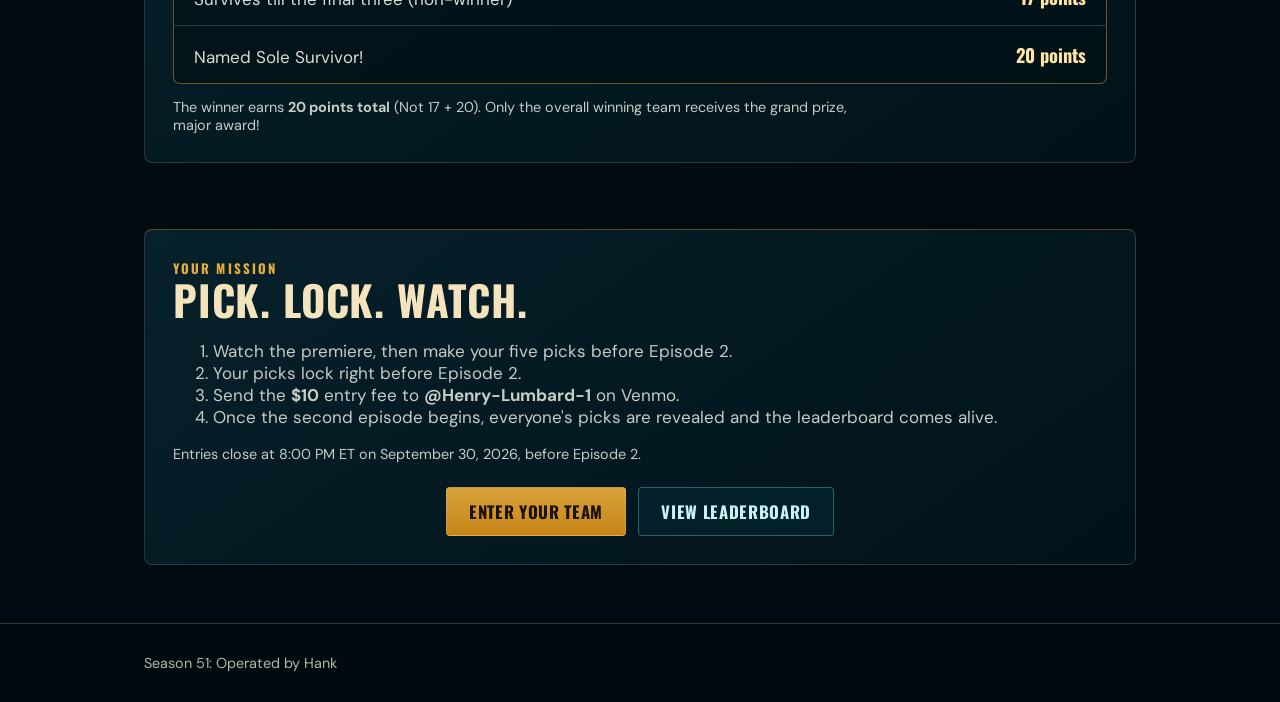
==== commit f1e92580: "Redirect home and entry to leaderboard when Sheet seasonStarted is true" ====
--- a/index.html
+++ b/index.html
@@ -131,6 +131,11 @@
 <script src="js/countdown.js"></script>
 <script>
 (async function initHome() {
+  const data = await fetchSeasonStatus().catch(() => null);
+  if (data && data.seasonStarted === true) {
+    window.location.replace("leaderboard.html");
+    return;
+  }
   const settings = await loadLeagueSettings();
   document.querySelectorAll(".season-label").forEach((el) => el.textContent = settings.seasonLabel);
   document.querySelectorAll(".entry-fee").forEach((el) => el.textContent = settings.entryFee);
--- a/css/style.css
+++ b/css/style.css
@@ -21,7 +21,24 @@
 * { box-sizing: border-box; }
 html { scroll-behavior: smooth; background: #000; }
 body { margin: 0; min-height: 100vh; color: var(--sand); background: radial-gradient(900px 520px at 85% -10%, rgba(24,162,173,.16), transparent 70%), radial-gradient(800px 500px at 8% 15%, rgba(22,162,173,.10), transparent 60%), #020b11; font-family: "DM Sans", sans-serif; font-size: 17px; }
-body::before { content: ""; position: fixed; inset: 0; pointer-events: none; z-index: -1; background-image: linear-gradient(rgba(0,0,0,.08), rgba(0,0,0,.08)); opacity: .55; }
+body::before {
+  content: "";
+  position: fixed;
+  inset: 0;
+  pointer-events: none;
+  z-index: 0;
+  opacity: .14;
+  background:
+    radial-gradient(120px 120px at 12% 18%, rgba(239,106,37,.18), transparent 70%),
+    linear-gradient(90deg, transparent 11%, rgba(90,48,24,.14) 11.15% 11.35%, transparent 11.5%),
+    radial-gradient(100px 110px at 88% 72%, rgba(229,173,61,.14), transparent 70%),
+    linear-gradient(90deg, transparent 88%, rgba(90,48,24,.12) 88.15% 88.35%, transparent 88.5%);
+  background-size: 100% 100%;
+}
+body > * {
+  position: relative;
+  z-index: 1;
+}
 h1,h2,h3,.display,.brand,.eyebrow,.navlinks a,.btn,th,.fee,.status { font-family: "Oswald", Impact, sans-serif; letter-spacing: .02em; }
 h1,h2,h3 { color: var(--sand); margin: 0 0 .45em; line-height: 1.05; }
 h1 { font-size: clamp(2.4rem, 6vw, 4.5rem); text-transform: uppercase; }
@@ -144,7 +161,8 @@
 footer .container { font-size: 0; }
 footer .container::after { content: "Season 51: Operated by Hank"; font-size: .9rem; }
 @media (max-width: 800px) { .topnav .container { align-items:flex-start; padding-top:12px; padding-bottom:12px; flex-direction:column; } .navlinks { width:100%; justify-content:space-between; gap:12px; } .navlinks a { padding-top:0; } }
-@media (max-width: 640px) { .container { padding:0 17px; } .brand { font-size:.96rem; } .poster-frame { width:100%; } .poster-art { width:100%; height:auto; min-height:0; object-fit:cover; object-position:center; scale:1.2; } .hero-cta-hotspot { left: 25%; top: 82%; width: 51%; height: 18%; } }
+@media (min-width: 801px) { .topnav .container { min-height: 82px; } .brand { font-size: 2rem; } .navlinks { gap: 30px; } .navlinks a { font-size: 1.75rem; padding: 24px 0 20px; } }
+@media (max-width: 640px) { .container { padding:0 17px; } .brand { font-size:1.55rem; } .navlinks a { font-size:1.42rem; } .poster-frame { width:100%; } .poster-art { width:100%; height:auto; min-height:0; object-fit:cover; object-position:center; scale:1.2; } .hero-cta-hotspot { left: 25%; top: 82%; width: 51%; height: 18%; } }
 .premiere-countdown { padding:14px 20px 16px; text-align:center; letter-spacing:.04em; }
 .countdown-kicker { color:var(--gold); font-family:Oswald,sans-serif; font-size:.78rem; font-weight:700; letter-spacing:.16em; margin-bottom:5px; }
 .countdown-time { color:#fff7df; font-family:Oswald,Impact,sans-serif; font-size:clamp(1.45rem,3vw,2.45rem); font-weight:700; line-height:1.05; text-shadow:0 2px 14px rgba(0,0,0,.65); white-space:nowrap; }
@@ -152,7 +170,7 @@
 .countdown-time small { color:var(--ember); font-family:DM Sans,sans-serif; font-size:.46em; font-weight:800; letter-spacing:.1em; margin:0 .28em 0 .08em; vertical-align:.22em; }
 .countdown-date { color:#f2dfb0; font-size:.78rem; margin-top:5px; }
 .countdown-note { color:rgba(255,255,255,.68); font-size:.68rem; margin-top:3px; }
-@media (max-width:600px) { .premiere-countdown { padding:11px 12px 13px; } .countdown-time { font-size:1.35rem; } .countdown-date { font-size:.7rem; } .countdown-note { font-size:.62rem; } }
+@media (max-width:600px) { .premiere-countdown { width:100%; padding:11px 8px 13px; } .countdown-time { font-size:clamp(1.2rem,6.4vw,1.65rem); letter-spacing:-.015em; } .countdown-date { font-size:.7rem; } .countdown-note { font-size:.62rem; } }
 
 /* Shared native fire emoji animation */
 .brand-flame {
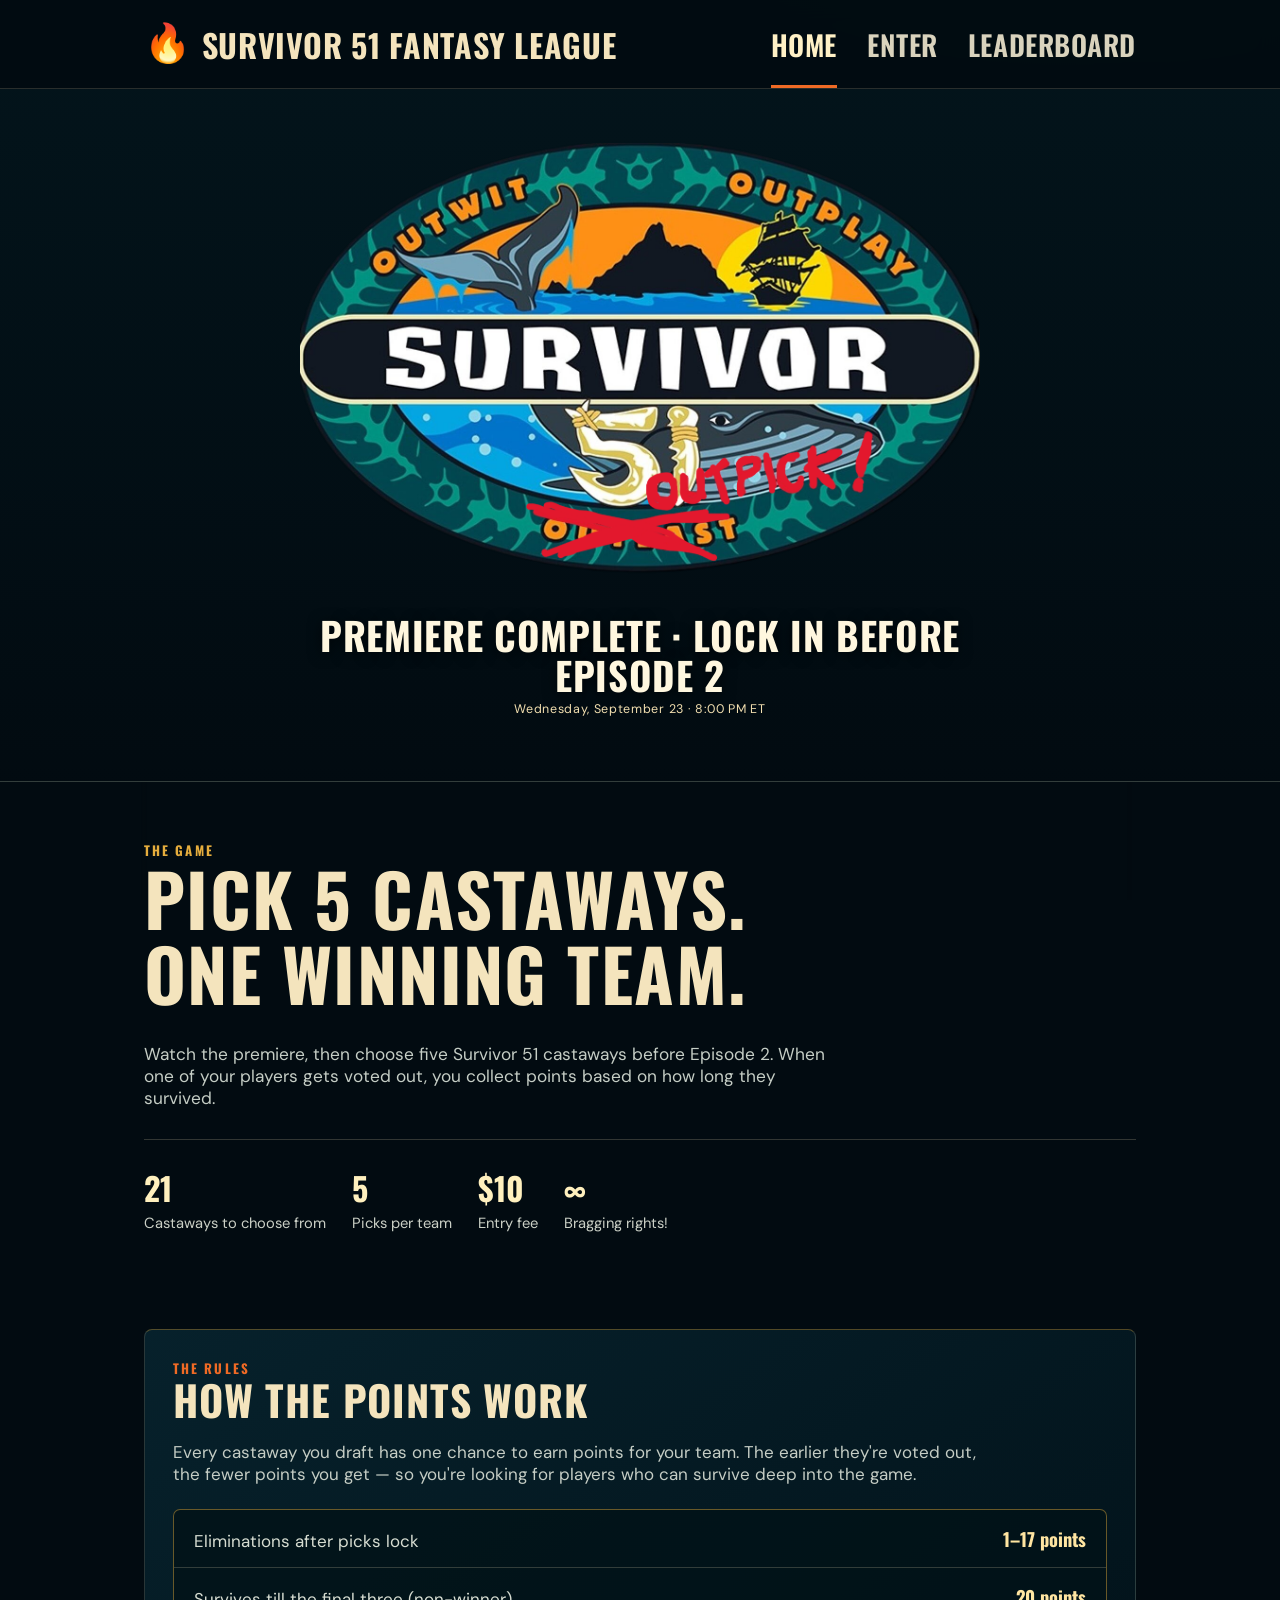
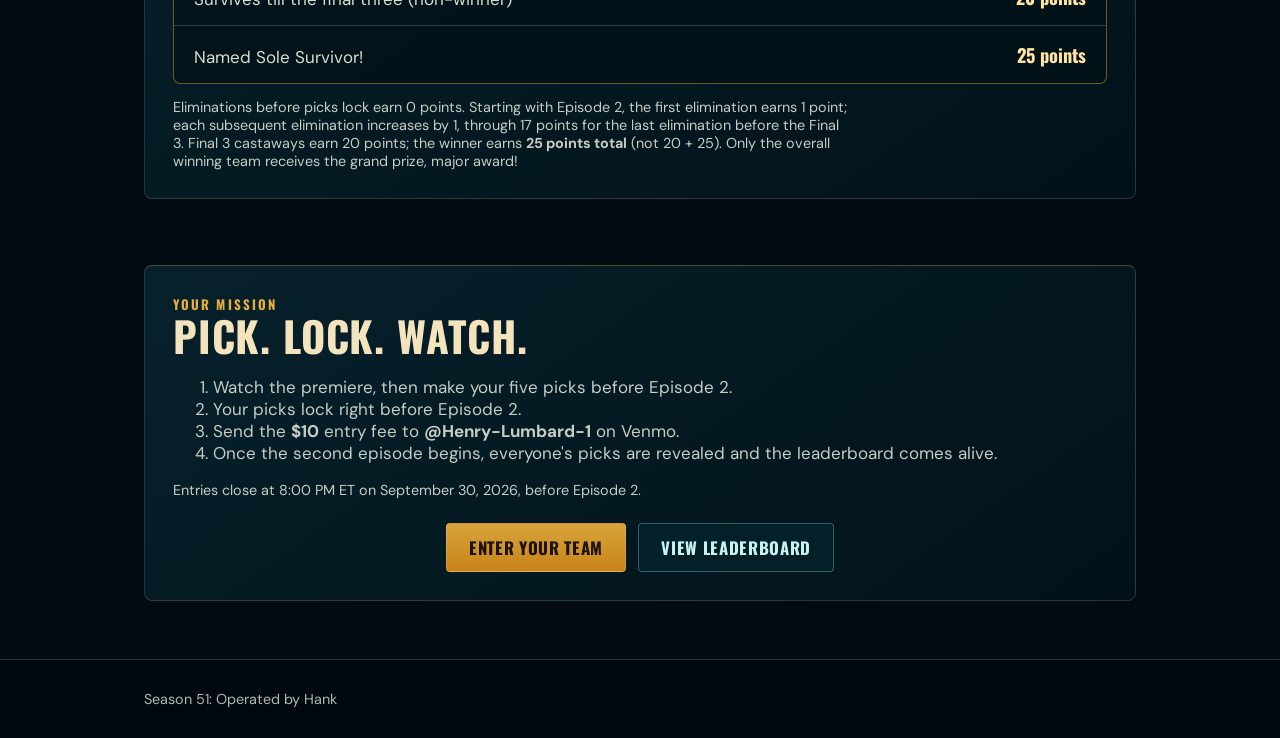
==== commit bb1bb4ae: "Update Final 3 scoring to 20 and winner scoring to 25" ====
--- a/index.html
+++ b/index.html
@@ -94,11 +94,11 @@
         <h2>How the points work</h2>
         <p class="muted">Every castaway you draft has one chance to earn points for your team. The earlier they're voted out, the fewer points you get — so you're looking for players who can survive deep into the game.</p>
         <div class="scoreboard" style="margin-top:24px;">
-          <div class="row"><span class="rule">Voted out in week <em>N</em></span><span class="val">N points</span></div>
-          <div class="row"><span class="rule">Survives till the final three (non-winner)</span><span class="val">17 points</span></div>
-          <div class="row"><span class="rule">Named Sole Survivor!</span><span class="val">20 points</span></div>
+          <div class="row"><span class="rule">Eliminations after picks lock</span><span class="val">1–17 points</span></div>
+          <div class="row"><span class="rule">Survives till the final three (non-winner)</span><span class="val">20 points</span></div>
+          <div class="row"><span class="rule">Named Sole Survivor!</span><span class="val">25 points</span></div>
         </div>
-        <p class="small muted" style="margin:14px 0 0;">The winner earns <strong>20 points total</strong> (Not 17 + 20). Only the overall winning team receives the grand prize, major award!</p>
+        <p class="small muted" style="margin:14px 0 0;">Eliminations before picks lock earn 0 points. Starting with Episode 2, the first elimination earns 1 point; each subsequent elimination increases by 1, through 17 points for the last elimination before the Final 3. Final 3 castaways earn 20 points; the winner earns <strong>25 points total</strong> (not 20 + 25). Only the overall winning team receives the grand prize, major award!</p>
       </div>
     </div>
   </section>
